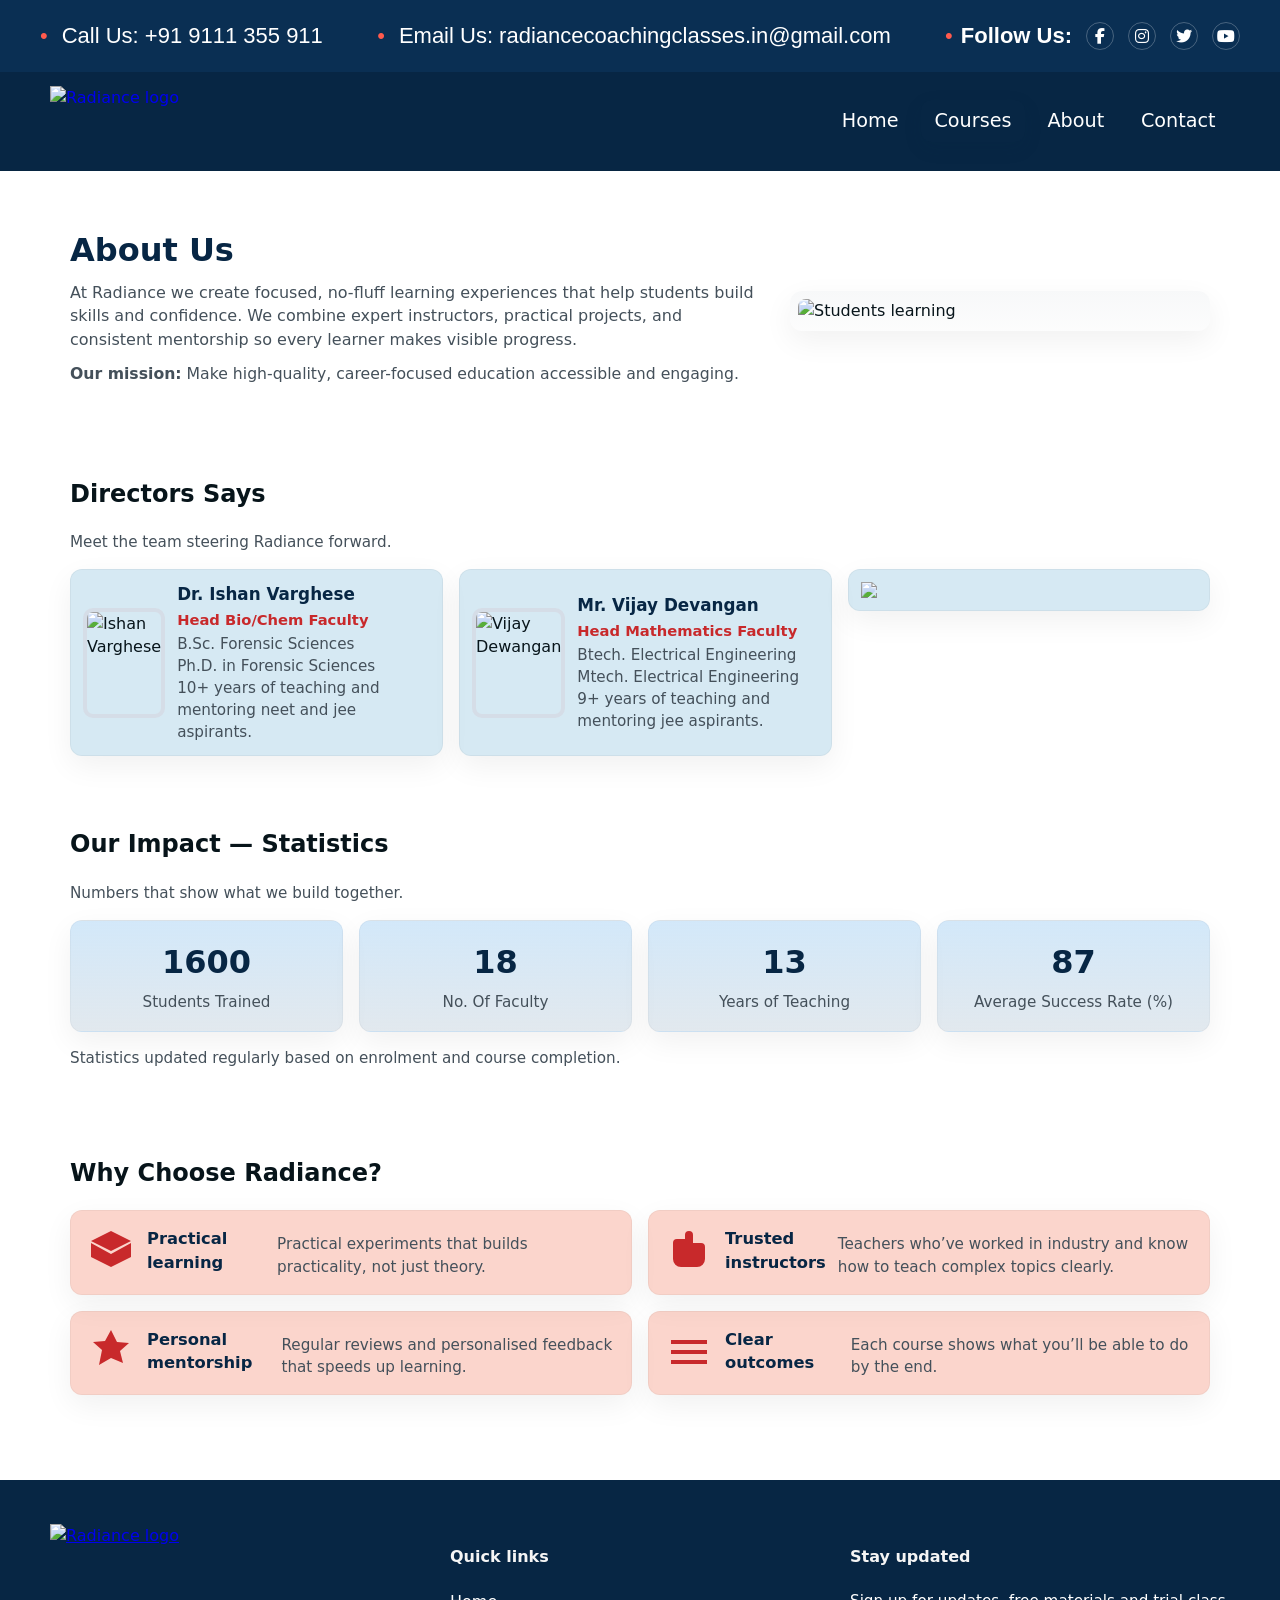
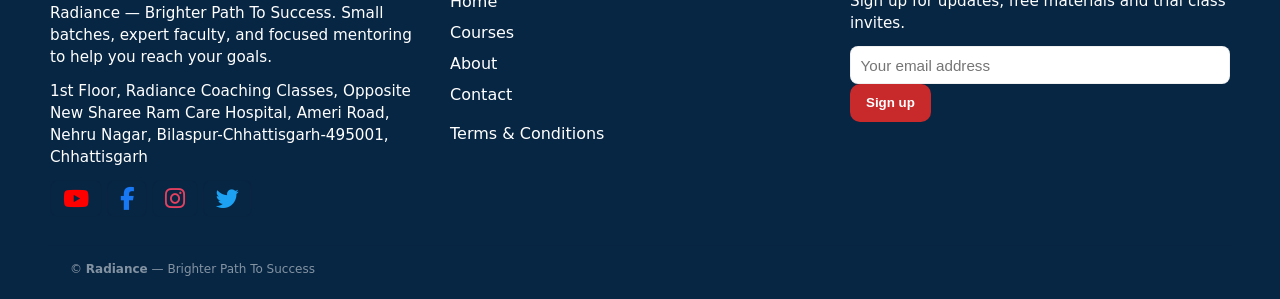
==== About.html @ 90d6bb53 "Add files via upload" ====
<!doctype html>
<html lang="en">
<head>
  <meta charset="utf-8" />
  <meta name="viewport" content="width=device-width,initial-scale=1" />
  <title>About — Radiance</title>
  <link rel="stylesheet" href="aboutus.css">
  <link rel="stylesheet" href="https://cdnjs.cloudflare.com/ajax/libs/font-awesome/6.5.0/css/all.min.css">
</head>
<body>
   <header class="upper-header"><!-- Top Bar -->
<div class="top-bar">
  <div class="top-bar-inner">
    <div class="top-item">
      <span class="dot">•</span>
      <strong><a href="tel:+91 9111 355 911"></strong>Call Us: +91 9111 355 911</a>
    </div>

    <div class="top-item">
      <span class="dot">•</span>
      <strong><a href="mailto:radiancecoachingclasses.in@gmail.com"></strong>Email Us: radiancecoachingclasses.in@gmail.com</a>
    </div>

    <div class="top-item social">
      <span class="dot">•</span>
      <strong>Follow Us:</strong>
      <a href="#" class="fb"><i class="fa-brands fa-facebook-f"></i></a>
      <a href="https://www.instagram.com/radiance.bsp/" class="ig"><i class="fa-brands fa-instagram"></i></a>
      <a href="https://x.com/Radiance1825" class="tw"><i class="fa-brands fa-twitter"></i></a>
      <a href="https://www.youtube.com/@Radiancebsp" class="yt"><i class="fa-brands fa-youtube"></i></a>
    </div>
  </div>
</div>
  </header>
  <header class="site-header">
    <div class="container header-inner">
      <a href="index.html" class="brand">
        <img src="logo.png" alt="Radiance logo" class="logo">
      </a>
      <nav class="main-nav" aria-label="Main navigation">
        <ul>
          <li><a href="index.html">Home</a></li>
          <li><a href="courses.html" class="active">Courses</a></li>
          <li><a href="about.html">About</a></li>
          <li><a href="contact.html">Contact</a></li>
        </ul>
      </nav>
    </div>
  </header>

  <main class="container page-about">
    <!-- Hero / Intro -->
    <section class="hero">
      <div class="hero-content">
        <h1>About Us</h1>
        <p class="lead">
          At Radiance we create focused, no-fluff learning experiences that help students build skills and confidence.
          We combine expert instructors, practical projects, and consistent mentorship so every learner makes visible progress.
        </p>
        <p class="mission"><strong>Our mission:</strong> Make high-quality, career-focused education accessible and engaging.</p>
      </div>

      <div class="hero-card">
        <div class="card-visual">
          <img src="about-hero.jpg" alt="Students learning" />
        </div>
      </div>
    </section>

    <!-- Owners / Directors -->
    <section class="owners-section" aria-labelledby="owners-heading">
      <h2 id="owners-heading">Directors Says</h2>
      <p class="small muted">Meet the team steering Radiance forward.</p>

      <div class="owners-grid">
        <article class="owner-card">
          <img src="owner1.jpg" alt="Ishan Varghese" class="owner-photo">
          <div class="owner-body">
            <h3 class="owner-name">Dr. Ishan Varghese</h3>
            <p class="owner-role">Head Bio/Chem Faculty</p>
            <p class="owner-bio small">
              B.Sc. Forensic Sciences
            </p>
            <p class="owner-bio small">
              Ph.D. in Forensic Sciences
            </p>
            <p class="owner-bio small">
              10+ years of teaching and mentoring neet and jee aspirants.
            </p>
          </div>
        </article>

        <article class="owner-card">
          <img src="owner2.jpg" alt="Vijay Dewangan" class="owner-photo">
          <div class="owner-body">
            <h3 class="owner-name">Mr. Vijay Devangan</h3>
            <p class="owner-role">Head Mathematics Faculty</p>
            <p class="owner-bio small">
              Btech. Electrical Engineering
            </p>
            <p class="owner-bio small">
              Mtech. Electrical Engineering
            </p>
            <p class="owner-bio small">
              9+ years of teaching and mentoring jee aspirants.
            </p>
          </div>
        </article>

        <a href="Rathore Profile.pdf"><article class="owner-card">
          <img src="SSR.png" class="director-profile">
        </article></a>
      </div>
    </section>

    <!-- Statistics -->
    <section class="stats-section" aria-labelledby="stats-heading">
      <h2 id="stats-heading">Our Impact — Statistics</h2>
      <p class="small muted">Numbers that show what we build together.</p>

      <div class="stats-grid" role="list">
        <div class="stat" role="listitem">
          <div class="stat-value" data-target="1600">0</div>
          <div class="stat-label">Students Trained</div>
        </div>

        <div class="stat" role="listitem">
          <div class="stat-value" data-target="18">0</div>
          <div class="stat-label">No. Of Faculty</div>
        </div>

        <div class="stat" role="listitem">
          <div class="stat-value" data-target="13">0</div>
          <div class="stat-label">Years of Teaching</div>
        </div>

        <div class="stat" role="listitem">
          <div class="stat-value" data-target="87">0</div>
          <div class="stat-label">Average Success Rate (%)</div>
        </div>
      </div>
      <p class="small note">Statistics updated regularly based on enrolment and course completion.</p>
    </section>

    <!-- Why choose us -->
    <section class="why-section" aria-labelledby="why-heading">
      <h2 id="why-heading">Why Choose Radiance?</h2>
      <div class="why-grid">
        <div class="why-item">
          <svg class="why-icon" width="48" height="48" viewBox="0 0 24 24" aria-hidden="true">
            <path fill="currentColor" d="M12 2L2 7l10 5 10-5-10-5zm0 11.5L2 8v7l10 5 10-5V8l-10 5.5z"/>
          </svg>
          <h3>Practical learning</h3>
          <p class="small muted">Practical experiments that builds practicality, not just theory.</p>
        </div>

        <div class="why-item">
          <svg class="why-icon" width="48" height="48" viewBox="0 0 24 24" aria-hidden="true">
            <path fill="currentColor" d="M12 2a2 2 0 012 2v4h4a2 2 0 012 2v6a4 4 0 01-4 4H8a4 4 0 01-4-4V8a2 2 0 012-2h4V4a2 2 0 012-2z"/>
          </svg>
          <h3>Trusted instructors</h3>
          <p class="small muted">Teachers who’ve worked in industry and know how to teach complex topics clearly.</p>
        </div>

        <div class="why-item">
          <svg class="why-icon" width="48" height="48" viewBox="0 0 24 24" aria-hidden="true">
            <path fill="currentColor" d="M12 1l3 6 6 .5-4.5 4 1.5 6L12 15l-6 3.5L7.5 11 3 7l6-.5L12 1z"/>
          </svg>
          <h3>Personal mentorship</h3>
          <p class="small muted">Regular reviews and personalised feedback that speeds up learning.</p>
        </div>

        <div class="why-item">
          <svg class="why-icon" width="48" height="48" viewBox="0 0 24 24" aria-hidden="true">
            <path fill="currentColor" d="M3 6h18v2H3zM3 11h18v2H3zM3 16h18v2H3z"/>
          </svg>
          <h3>Clear outcomes</h3>
          <p class="small muted">Each course shows what you’ll be able to do by the end.</p>
        </div>
      </div>
    </section>
  </main>

  <script>
document.addEventListener('DOMContentLoaded', () => {
  // safe year assignment (no error if missing)
  const yearEl = document.getElementById('year');
  if (yearEl) yearEl.textContent = new Date().getFullYear();

  // counters
  const counters = document.querySelectorAll('.stat-value');
  const duration = 1400; // ms
  const easeOut = t => 1 - Math.pow(1 - t, 3);

  function animateCounter(el, target) {
    const start = 0;
    const startTime = performance.now();
    function step(now) {
      const elapsed = now - startTime;
      const progress = Math.min(1, elapsed / duration);
      const value = Math.round(start + (target - start) * easeOut(progress));
      el.textContent = value;
      if (progress < 1) requestAnimationFrame(step);
      else el.textContent = target;
    }
    requestAnimationFrame(step);
  }

  if (counters.length === 0) return;

  const statsSection = document.querySelector('.stats-section');
  if (!statsSection) return;

  const io = new IntersectionObserver((entries, obs) => {
    for (const entry of entries) {
      if (entry.isIntersecting) {
        counters.forEach(c => {
          const t = parseInt(c.getAttribute('data-target') || '0', 10);
          animateCounter(c, t);
        });
        obs.disconnect();
        break;
      }
    }
  }, { threshold: 0.2 });

  io.observe(statsSection);
});
</script>

  <!-- SITE FOOTER: three stacked sections (columns/rows handled by CSS) -->
  <footer class="site-footer">
    <div class="container footer-grid">
      <!-- Column 1: logo, about, social links -->
      <div class="footer-col footer-about" aria-labelledby="footer-about-heading">
        <h4 id="footer-about-heading" class="visually-hidden">About Radiance</h4>
        <div class="footer-brand">
          <a href="sample.html"><img src="logo.png" alt="Radiance logo" /></a>
        </div>
        <p class="footer-text">Radiance — Brighter Path To Success. Small batches, expert faculty, and focused mentoring to help you reach your goals.</p>
        <p class="footer-text">1st Floor, Radiance Coaching Classes, Opposite New Sharee Ram Care Hospital, Ameri Road, Nehru Nagar, Bilaspur-Chhattisgarh-495001, Chhattisgarh</p>
        <div class="footer-social">
          <a href="https://www.youtube.com/@Radiancebsp" target="_blank" rel="noopener noreferrer" aria-label="YouTube" class="yt"><i class="fa-brands fa-youtube"></i></a>
          <a href="https://www.facebook.com/" target="_blank" rel="noopener noreferrer" aria-label="Facebook" class="fb"><i class="fa-brands fa-facebook-f"></i></a>
          <a href="https://www.instagram.com/radiance.bsp/" target="_blank" rel="noopener noreferrer" aria-label="Instagram" class="ig"><i class="fa-brands fa-instagram"></i></a>
          <a href="https://x.com/Radiance1825" target="_blank" rel="noopener noreferrer" aria-label="Twitter" class="tw"><i class="fa-brands fa-twitter"></i></a>
        </div>
      </div>

      <!-- Column 2: quick links + terms -->
      <div class="footer-col footer-links" aria-labelledby="footer-links-heading">
        <h4 id="footer-links-heading" style="color: whitesmoke;">Quick links</h4>
        <ul class="footer-nav">
          <li><a href="index.html">Home</a></li>
          <li><a href="courses.html">Courses</a></li>
          <li><a href="About.html">About</a></li>
          <li><a href="contact.html">Contact</a></li>
        </ul>
        <div class="footer-terms" style="margin-top:1rem;">
          <a href="terms.html">Terms &amp; Conditions</a>
        </div>
      </div>

      <!-- Column 3: signup form -->
      <div class="footer-col footer-signup" aria-labelledby="footer-signup-heading">
        <h4 id="footer-signup-heading" style="color: whitesmoke;">Stay updated</h4>
        <p class="footer-text small">Sign up for updates, free materials and trial class invites.</p>
        <form id="footer-signup-form" action="#" method="post" novalidate>
          <div class="form-row">
            <label for="signup-email" class="visually-hidden">Email address</label>
            <input id="signup-email" name="email" type="email" placeholder="Your email address" required />
          </div>
          <div class="form-row">
            <button type="submit" class="btn">Sign up</button>
          </div>
        </form>
      </div>
    </div>

    <div class="container copyright">
      <small>© <strong>Radiance</strong> — Brighter Path To Success</small>
    </div>
  </footer>
  <script src="https://cdn.emailjs.com/dist/email.min.js"></script>
  <script src="script.js"></script>
  
</body>
</html>
---- aboutus.css ----
:root{
  --red: #c8292b;            /* bright red */
  --nav-blue: #072644;       /* dark blue */
  --accent-yellow: #ffd43b;  /* optional tiny accents */
  --bg: #ffffff;
  --text: #07141a;
  --muted: #44505a;
  --card-shadow: 0 10px 30px rgba(7,12,20,0.06);
  --radius: 12px;
  --container: 1180px;
  font-family: Inter, system-ui, -apple-system, 'Segoe UI', Roboto, Arial, sans-serif;
  -webkit-font-smoothing:antialiased;
  -moz-osx-font-smoothing:grayscale;
}

/* page reset */
*{box-sizing:border-box}
html,body{margin:0;padding:0;background:var(--bg);color:var(--text);line-height:1.45}
.container{max-width:var(--container);margin:0 auto;padding:1.25rem}

/*upper header*/

.top-bar{
  background:#0a2f53;
  color:#fff;
  width:100%;
  padding:20px 20px;
  box-sizing:border-box;
  font-family:Arial, sans-serif;
}

.top-bar-inner{
  max-width:1200px;
  margin:0 auto;
  display:flex;
  justify-content:space-between;
  align-items:center;
  gap:20px;
  flex-wrap:wrap;
}

.top-item a{text-decoration: none; color: #ffffff;}

.top-item{
  display:flex;
  align-items:center;
  gap:6px;
  font-size:22px;
  font-weight:500;
  white-space:nowrap;
}

.top-item strong{
  font-weight:700;
}

.dot{
  color:#ff5a4d;
  font-size:22px;
  line-height:1;
  margin-right:2px;
}

.social a{
  display:inline-flex;
  align-items:center;
  justify-content:center;
  width:28px;
  height:28px;
  border-radius:50%;
  color:#fff;
  text-decoration:none;
  margin-left:8px;
  font-size:16px;
  border:1px solid rgba(255,255,255,0.25);
  transition:0.2s ease;
}

.social a:hover{
  background:#fff;
  color:#000;
}



.top-social{
  display:flex;
  gap:14px;
  align-items:center;
}

.top-social a{
  width:34px;
  height:34px;
  display:flex;
  align-items:center;
  justify-content:center;
  border-radius:50%;
  background:#fff;
  text-decoration:none;
}

.top-social a i{
  font-size:18px;
  display:block;
}
.top-social .fb i{ color:#1877F2 !important; }
.top-social .ig i{ color:#E4405F !important; }
.top-social .tw i{ color:#1DA1F2 !important; }
.top-social .yt i{ color:#FF0000 !important; }
/* -------------------------
   HEADER / NAV
   ------------------------- */
.site-header{
  background-color:#072644;
  border-bottom:1px solid rgba(12,20,30,0.06);
  position:sticky;
  top:0;
  z-index:40;
  backdrop-filter: blur(6px);
  -webkit-backdrop-filter: blur(6px);
}
.header-inner{
  display:flex;
  align-items:center;
  justify-content:space-between;
  gap:1rem;
  padding:14px 0;
}
.brand{display:flex;align-items:center;gap:0.65rem;text-decoration:none}
.logo{height:70px;width:auto;display:block}
.brand-text{
  font-weight:800;
  font-size:1.05rem;
  color:var(--nav-blue);
  letter-spacing:0.2px;
}

/* main nav */
.main-nav ul{
  display:flex;
  gap:0.5rem;
  align-items:center;
  margin:0;
  padding:0;
  list-style:none;
}
.main-nav a{
  display:inline-block;
  padding:0.55rem 0.9rem;
  border-radius:10px;
  color:white;
  font-weight:300;
  font-size: larger;
  transition: all .15s ease;
  text-decoration: none;
}
.main-nav a:hover{
  background:rgba(251, 134, 134, 0.481);
  transform:translateY(-1px);
}
.main-nav .active{
  background:var(--nav-blue);
  color:#fff;
  padding:0.45rem 0.85rem;
  border-radius:10px;
  box-shadow:0 6px 18px rgba(7,38,68,0.12);
}


/* hero */
.hero{display:grid;grid-template-columns:1fr 420px;gap:1.6rem;align-items:center;padding:2.25rem 0}
.hero-content h1{font-size:2rem;margin:0 0 0.5rem;color:var(--nav-blue)}
.lead{color:var(--muted);margin:0 0 0.75rem;font-size:1rem}
.mission{margin:0.6rem 0;color:var(--muted);font-size:0.98rem}

.hero-card .card-visual{background:linear-gradient(180deg, rgba(7,38,68,0.03), rgba(7,38,68,0.01));border-radius:var(--radius);padding:8px;box-shadow:var(--card-shadow);display:flex;align-items:center;justify-content:center}
.hero-card img{width:100%;height:auto;display:block;border-radius:8px;object-fit:cover}

/* Owners */
.owners-section{padding:1.6rem 0}
.owners-grid{display:flex;gap:1rem;flex-wrap:wrap;margin-top:1rem}
.owner-card{background:#56a5cc3d;border-radius:12px;padding:12px;border:1px solid rgba(7,12,20,0.04);display:flex;gap:12px;align-items:center;min-width:280px;flex:1 1 330px;box-shadow:var(--card-shadow)}
.owner-photo{width:110px;height:110px;object-fit:cover;border-radius:10px;border:4px solid rgba(200,40,40,0.06)}
.owner-name{margin:0;font-size:1.05rem;color:var(--nav-blue);font-weight:700}
.owner-role{margin:0.15rem 0;color:var(--red);font-weight:700;font-size:0.92rem}
.owner-bio{margin:0;font-size:0.95rem;color:var(--muted)}
.director-profile{width: 336px;}

/* stats */
.stats-section{padding:1.6rem 0;}
.stats-grid{display:grid;grid-template-columns:repeat(4,1fr);gap:1rem;margin-top:1rem}
.stat{background:linear-gradient(180deg, rgba(114, 182, 237, 0.312), rgba(96, 133, 163, 0.186));padding:18px;border-radius:12px;text-align:center;border:1px solid rgba(7,12,20,0.03);box-shadow:var(--card-shadow)}
.stat-value{font-size:2rem;font-weight:800;color:var(--nav-blue)}
.stat-label{font-size:0.95rem;color:var(--muted);margin-top:6px}

/* Why choose us */
.why-section{padding:1.6rem 0}
.why-grid{display:grid;grid-template-columns:repeat(2,1fr);gap:1rem;margin-top:1rem}
.why-item{background:#e93c1136;border-radius:12px;padding:16px;display:flex;gap:12px;align-items:flex-start;border:1px solid rgba(7,12,20,0.04);box-shadow:var(--card-shadow)}
.why-icon{flex:0 0 48px;color:var(--red)}
.why-item h3{margin:0;font-size:1.02rem;color:var(--nav-blue)}
.why-item p{margin:6px 0 0;color:var(--muted);font-size:0.95rem}

/* -------------------------
   FOOTER
   ------------------------- */
.site-footer{
  margin-top:2.5rem;
  padding-top:1.5rem;
  background:#072644;
  color:white;
}
.footer-grid{
  display:grid;
  grid-template-columns: repeat(3, 1fr);
  gap:1.25rem;
  align-items:start;
  padding:1.25rem 0;
}
.footer-col { text-align:left; }
.footer-brand img{ height:70px; width:auto; display:block; margin-bottom:0.5rem; }
.footer-text{ color:white; margin:0.35rem 0 0.75rem; line-height:1.45; font-size:0.95rem; }

/* social */
.footer-social a{
  display:inline-flex;
  align-items:center;
  justify-content:center;
  padding:6px 12px;
  border-radius:8px;
  font-size:23px;
  font-weight:600;
  text-decoration:none;
  background:#072644;
  transition: all 0.2s ease;
  border:1px solid rgba(0,0,0,0.05);
}

/* Brand colors */
.footer-social .yt{
  color:#FF0000;
}

.footer-social .fb{
  color:#1877F2;
}

.footer-social .ig{
  color:#E4405F;
}

.footer-social .tw{
  color:#1DA1F2;
}

/* Hover effect (fills color) */
.footer-social .yt:hover{
  background:#FF0000;
  color:#fff;
}

.footer-social .fb:hover{
  background:#1877F2;
  color:#fff;
}

.footer-social .ig:hover{
  background:#E4405F;
  color:#fff;
}

.footer-social .tw:hover{
  background:#1DA1F2;
  color:#fff;
}

/* footer links */
.footer-links .footer-nav{ list-style:none; padding:0; margin:0; display:flex; flex-direction:column; gap:0.5rem; }
.footer-links a{ color:white; text-decoration:none; padding:0.2rem 0; }
.footer-links a:hover{ color:var(--red); text-decoration:none; }

/* signup input */
.footer-signup input[type="email"]{
  width:100%;
  padding:0.6rem;
  border-radius:8px;
  border:1px solid rgba(12,12,12,0.06);
  background:#fff;
  font-size:0.95rem;
}

.btn{background:var(--red);color:#fff;padding:0.7rem 1rem;border-radius:10px;border:0;font-weight:800;cursor:pointer}
.btn:hover{ transform: translateY(-3px); box-shadow:var(--shadow-2) }
.btn.ghost{
  background:transparent;
  color:var(--nav-blue);
  border:1px solid rgba(7,38,68,0.08);
  box-shadow:none;
}

/* copyright */
.site-footer .copyright{ margin-top:0.5rem; padding-top:0.75rem; border-top:1px solid rgba(12,20,30,0.03); color: rgba(255, 255, 255, 0.5); font-size:0.9rem; }

/* -------------------------
   Focus, accessibility helpers
   ------------------------- */
a:focus, button:focus, input:focus, select:focus {
  outline: 3px solid rgba(7,38,68,0.12);
  outline-offset:3px;
  border-radius:8px;
}
.visually-hidden{ position:absolute !important; height:1px; width:1px; overflow:hidden; clip:rect(1px,1px,1px,1px); white-space:nowrap; }

/* -------------------------
   Minor visual polish
   ------------------------- */
h2,h3,h4{color:var(--text)}
p{color:var(--muted)}
.small{font-size:0.95rem}
.section-header .titles{ font-size:28px; font-weight:700; color:var(--text); margin-bottom:6px; }

/* utility and responsiveness */
@media (max-width:960px){
  .hero{grid-template-columns:1fr;gap:1rem}
  .stats-grid{grid-template-columns:repeat(2,1fr)}
  .why-grid{grid-template-columns:1fr}
  .owner-card{flex-direction:row;align-items:center}
}

@media (max-width:520px){
  .owner-card{flex-direction:column;align-items:center;text-align:center}
  .owner-photo{width:140px;height:140px}
  .header-inner{flex-direction:column;align-items:flex-start;gap:0.75rem}
  .main-nav ul{display:flex;gap:0.5rem;flex-wrap:wrap}
  .stats-grid{grid-template-columns:1fr}
  .hero-card{order:2}
}
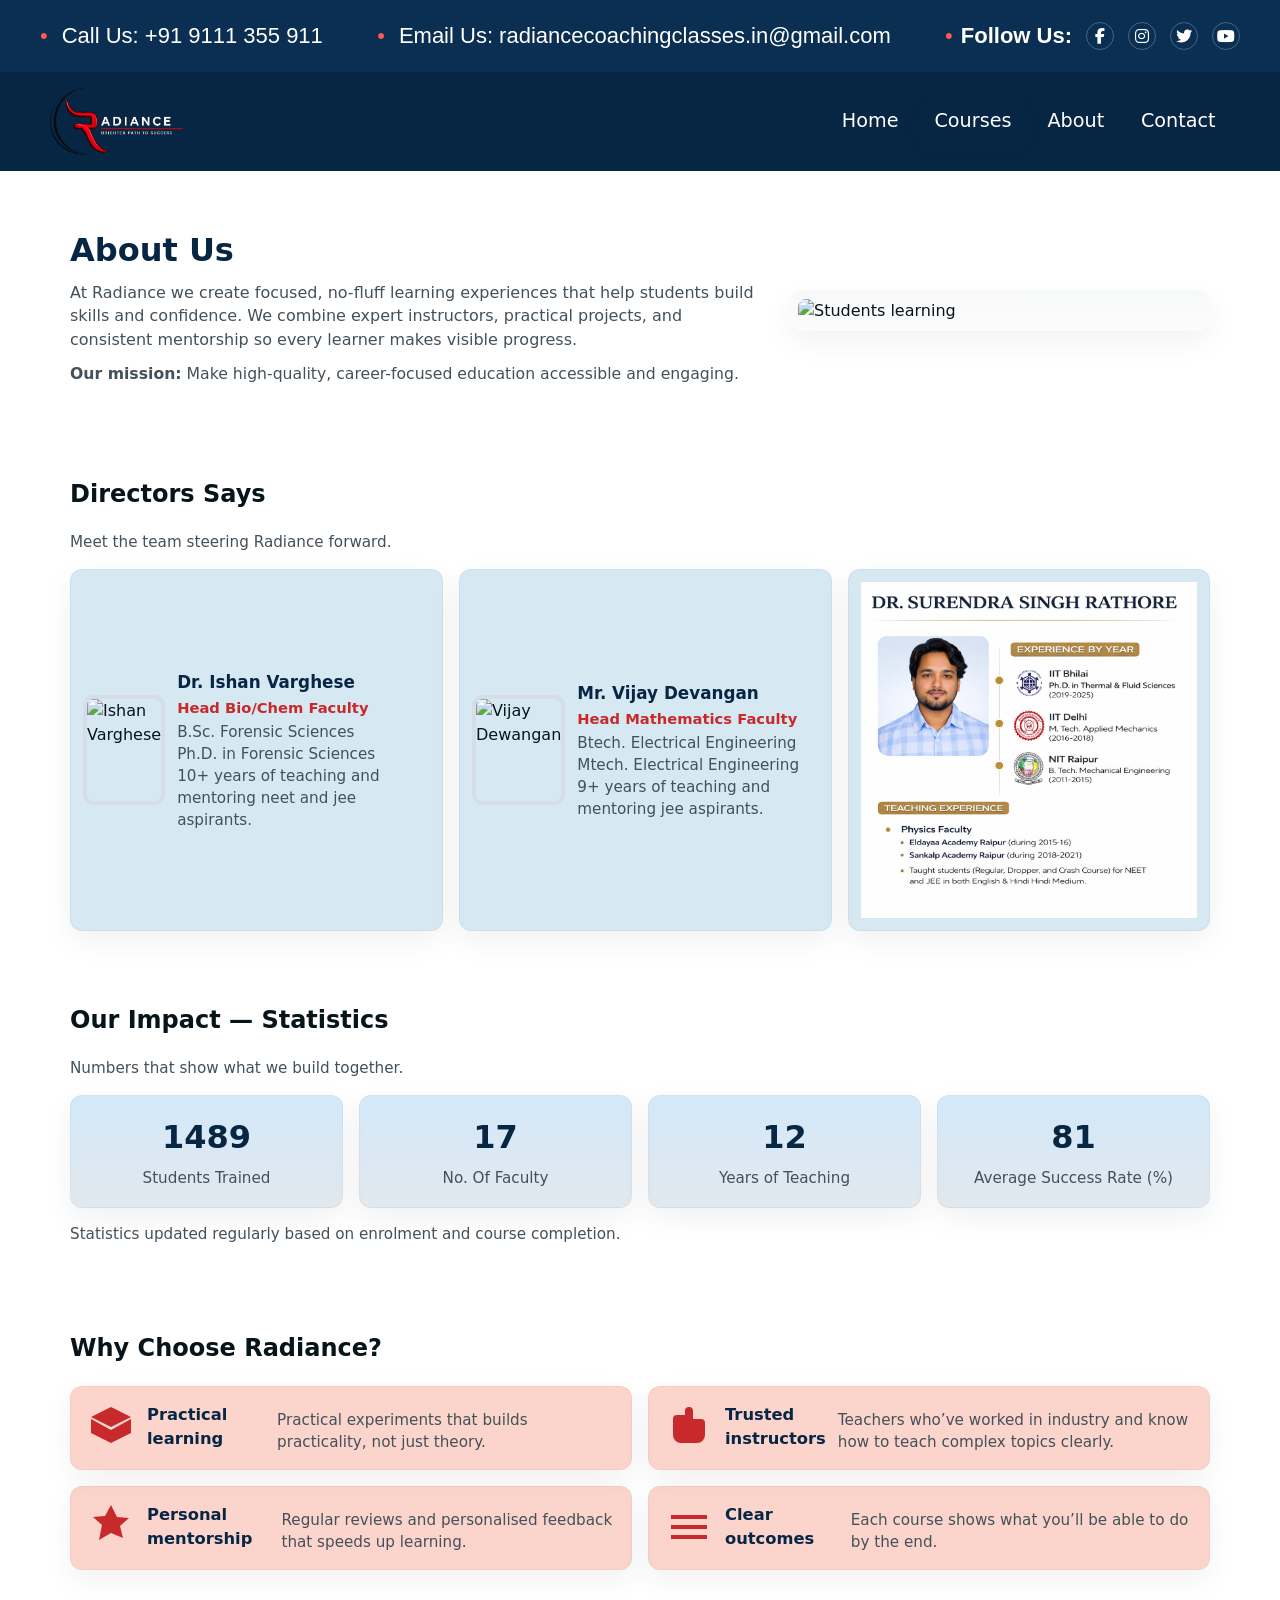
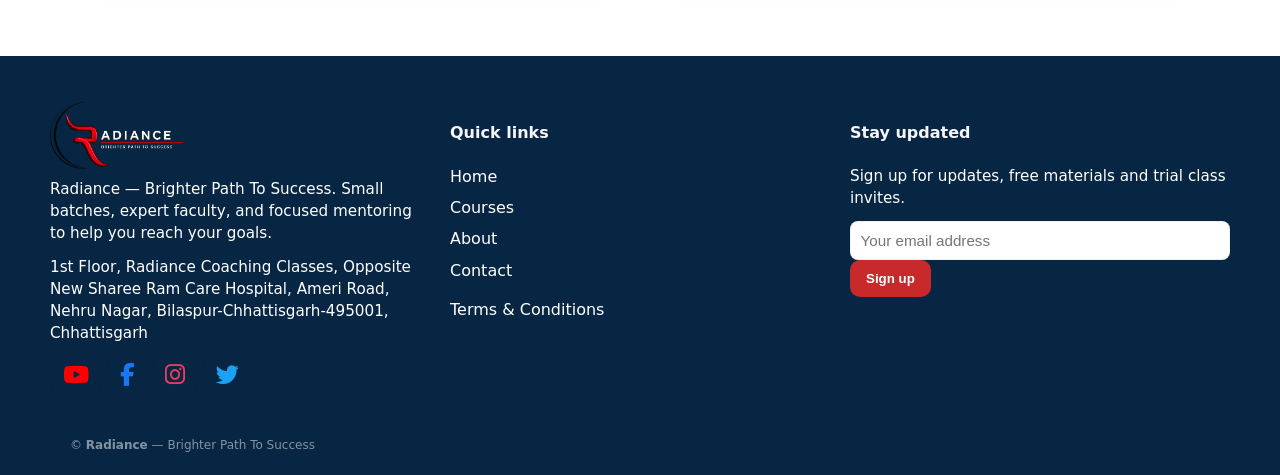
==== commit 12debebb: "Update About.html" ====
--- a/About.html
+++ b/About.html
@@ -40,7 +40,7 @@
       <nav class="main-nav" aria-label="Main navigation">
         <ul>
           <li><a href="index.html">Home</a></li>
-          <li><a href="courses.html" class="active">Courses</a></li>
+          <li><a href="Courses.html" class="active">Courses</a></li>
           <li><a href="about.html">About</a></li>
           <li><a href="contact.html">Contact</a></li>
         </ul>
@@ -285,4 +285,4 @@
   <script src="script.js"></script>
   
 </body>
-</html>+</html>
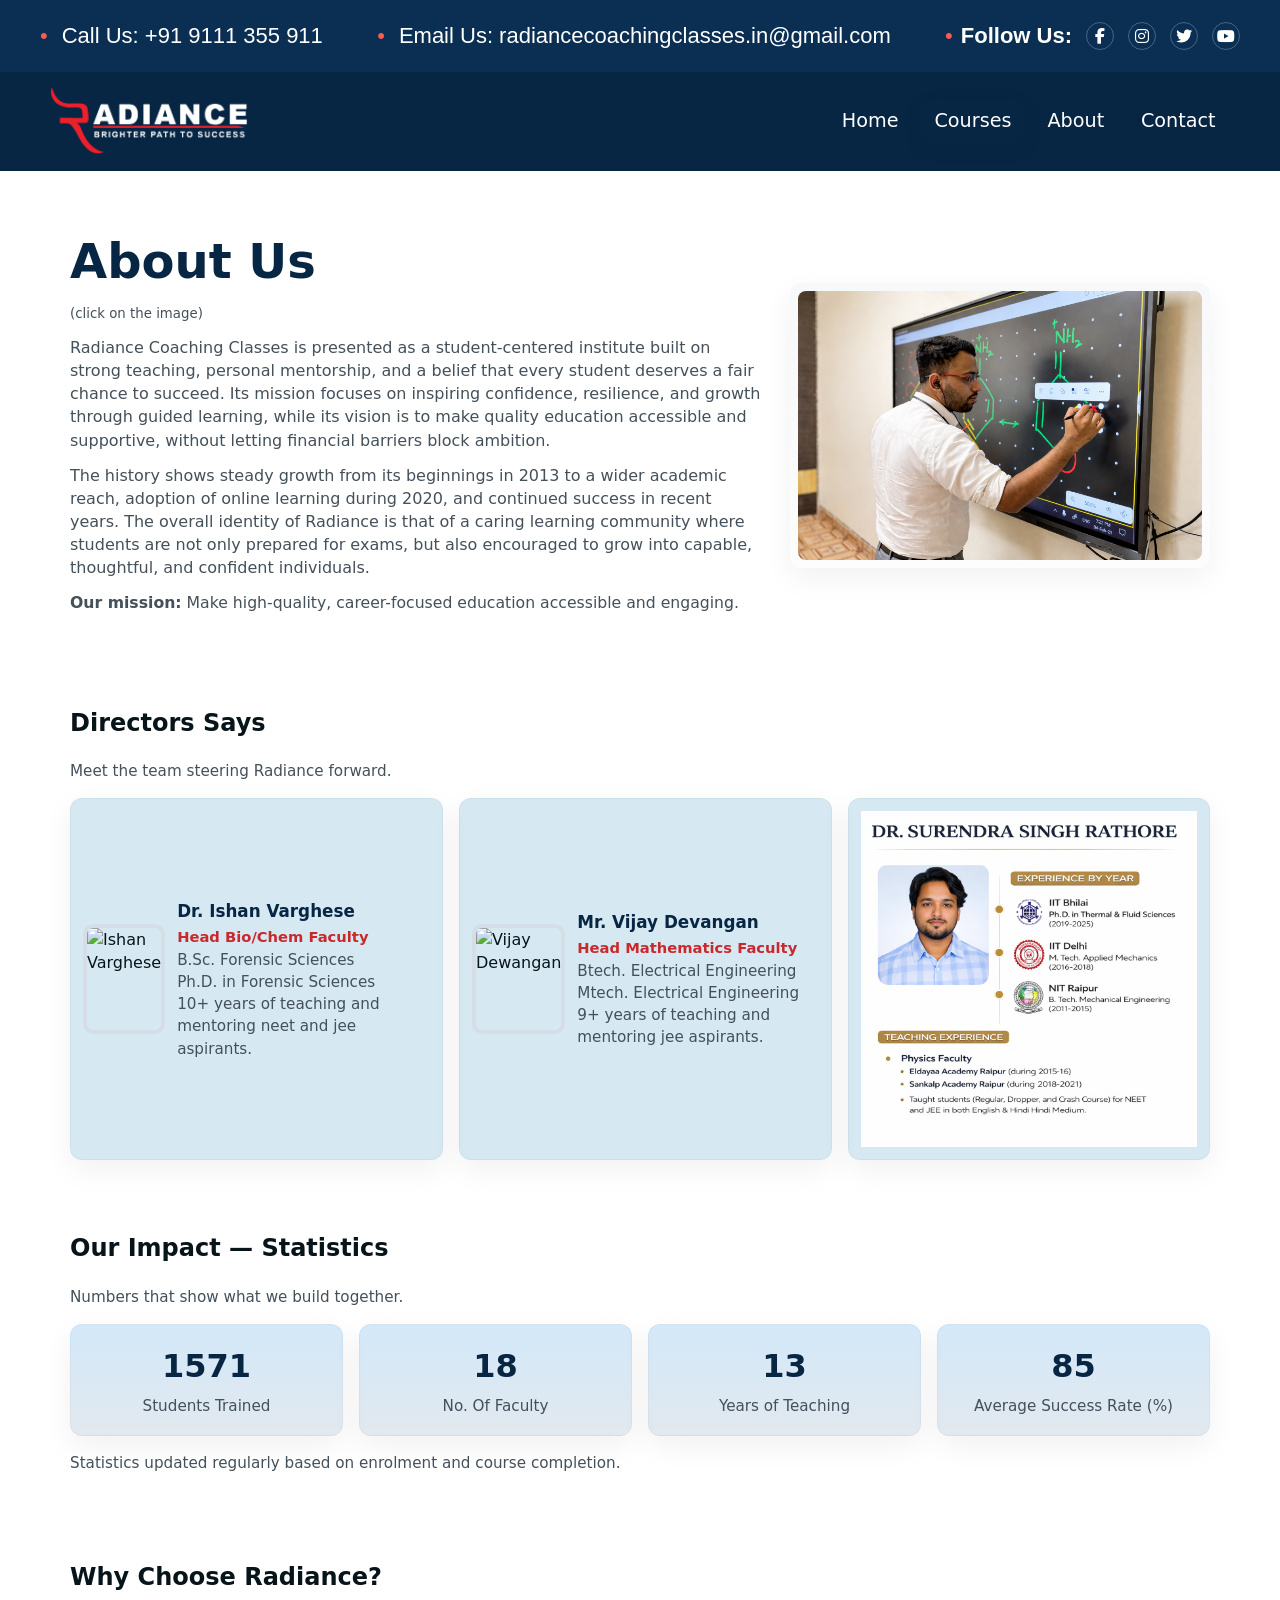
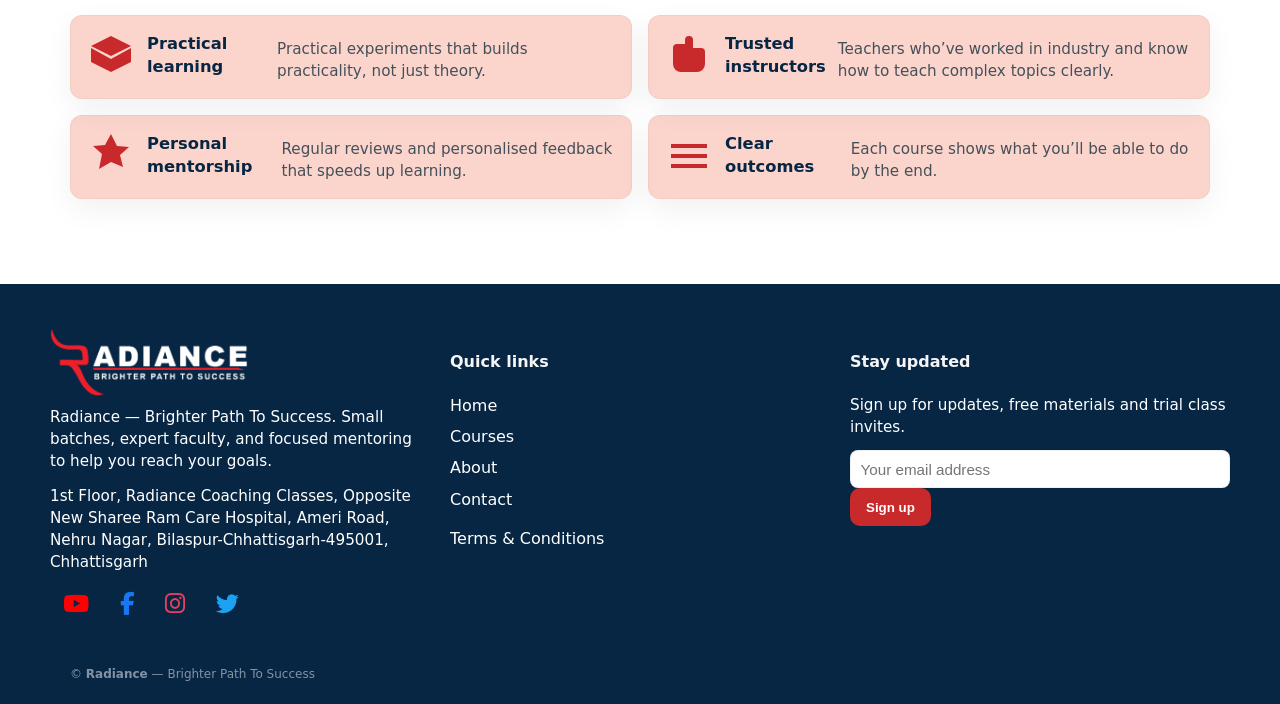
==== commit 4dcbdace: "Add files via upload" ====
--- a/About.html
+++ b/About.html
@@ -3,7 +3,8 @@
 <head>
   <meta charset="utf-8" />
   <meta name="viewport" content="width=device-width,initial-scale=1" />
-  <title>About — Radiance</title>
+  <title>About Radiance Coaching Classes | Our Mission & Teaching Approach</title>
+  <meta name="description" content="Learn about Radiance Coaching Classes, our mission, teaching approach, and how we help students build confidence, clarity, and strong results.">
   <link rel="stylesheet" href="aboutus.css">
   <link rel="stylesheet" href="https://cdnjs.cloudflare.com/ajax/libs/font-awesome/6.5.0/css/all.min.css">
 </head>
@@ -40,7 +41,7 @@
       <nav class="main-nav" aria-label="Main navigation">
         <ul>
           <li><a href="index.html">Home</a></li>
-          <li><a href="Courses.html" class="active">Courses</a></li>
+          <li><a href="courses.html" class="active">Courses</a></li>
           <li><a href="about.html">About</a></li>
           <li><a href="contact.html">Contact</a></li>
         </ul>
@@ -52,17 +53,29 @@
     <!-- Hero / Intro -->
     <section class="hero">
       <div class="hero-content">
-        <h1>About Us</h1>
+        <a href="aboutrad.pdf" style="text-decoration: none;"><h1>About Us</h1></a>
+        <p class="lead" style="font-size: smaller;">
+          (click on the image)
+        </p>
         <p class="lead">
-          At Radiance we create focused, no-fluff learning experiences that help students build skills and confidence.
-          We combine expert instructors, practical projects, and consistent mentorship so every learner makes visible progress.
+          Radiance Coaching Classes is presented as a student-centered institute built on strong teaching,
+          personal mentorship, and a belief that every student deserves a fair chance to succeed. Its mission 
+          focuses on inspiring confidence, resilience, and growth through guided learning, while its vision is
+          to make quality education accessible and supportive, without letting financial barriers block ambition.
+        </p>
+
+        <p class="lead">
+          The history shows steady growth from its beginnings in 2013 to a wider academic reach, adoption of online 
+          learning during 2020, and continued success in recent years. The overall identity of Radiance is that of a 
+          caring learning community where students are not only prepared for exams, but also encouraged to grow into 
+          capable, thoughtful, and confident individuals.
         </p>
         <p class="mission"><strong>Our mission:</strong> Make high-quality, career-focused education accessible and engaging.</p>
       </div>
 
       <div class="hero-card">
         <div class="card-visual">
-          <img src="about-hero.jpg" alt="Students learning" />
+          <a href="aboutrad.pdf"><img src="sir.png" alt="Students learning" /></a>
         </div>
       </div>
     </section>
@@ -285,4 +298,4 @@
   <script src="script.js"></script>
   
 </body>
-</html>
+</html>
--- a/aboutus.css
+++ b/aboutus.css
@@ -170,7 +170,7 @@
 
 /* hero */
 .hero{display:grid;grid-template-columns:1fr 420px;gap:1.6rem;align-items:center;padding:2.25rem 0}
-.hero-content h1{font-size:2rem;margin:0 0 0.5rem;color:var(--nav-blue)}
+.hero-content h1{font-size:3rem;margin:0 0 0.5rem;color:var(--nav-blue)}
 .lead{color:var(--muted);margin:0 0 0.75rem;font-size:1rem}
 .mission{margin:0.6rem 0;color:var(--muted);font-size:0.98rem}
 
